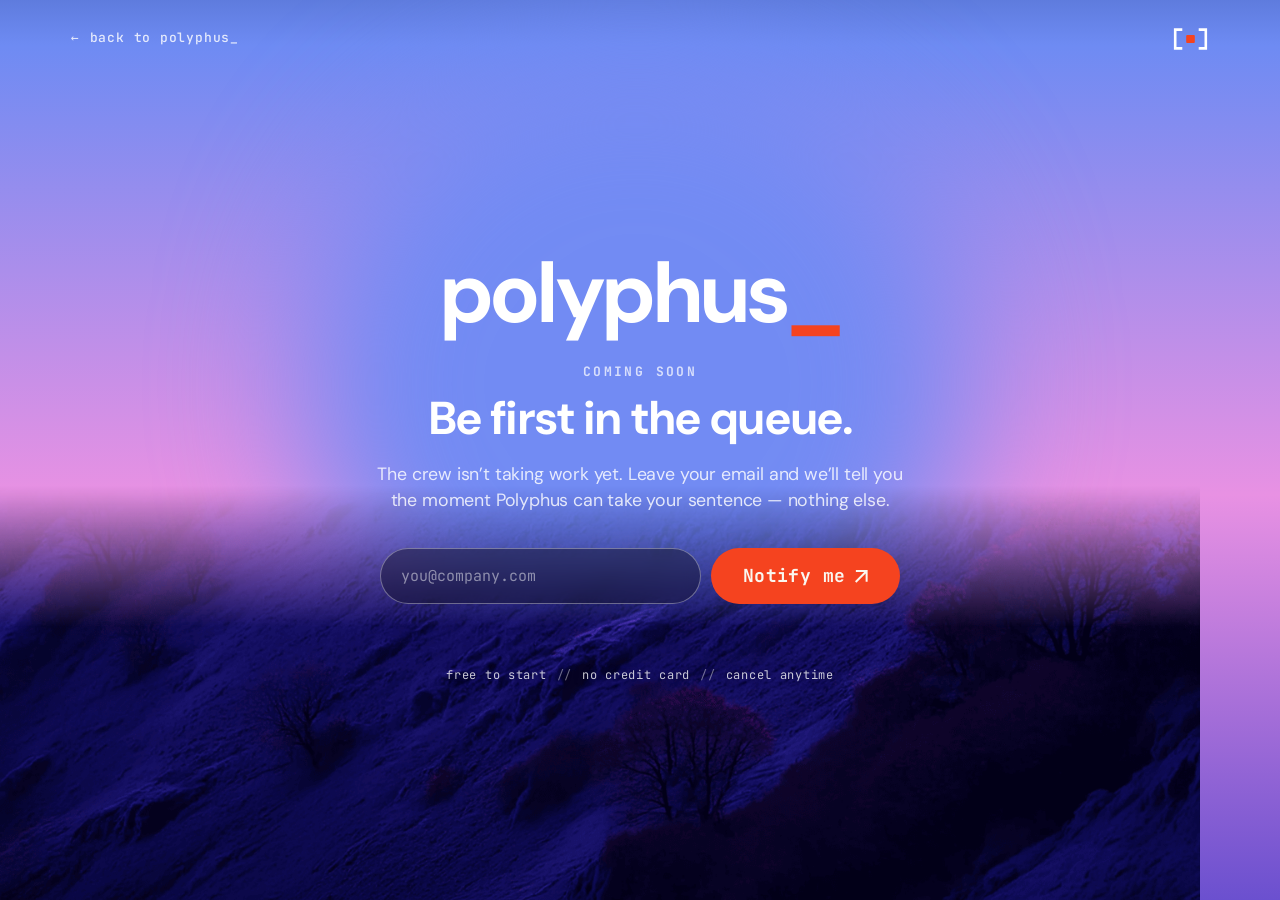
==== polyphus-ui/start.html @ c29fc990 "initial commit" ====
<!doctype html>
<html lang="en">
<head>
<meta charset="utf-8">
<meta name="viewport" content="width=device-width, initial-scale=1">
<title>Polyphus — coming soon</title>
<meta name="description" content="Polyphus isn't open yet. Leave your email and we'll tell you the moment the crew can take your sentence.">
<meta name="robots" content="noindex">

<link rel="icon" href="assets/icons/favicon.svg">
<meta property="og:type" content="website">
<meta property="og:title" content="Polyphus — coming soon">
<meta property="og:description" content="Be first in the queue.">

<link rel="stylesheet" href="css/fonts.css">
<link rel="stylesheet" href="css/mono.css">
<link rel="stylesheet" href="css/tokens.css">
<link rel="stylesheet" href="css/base.css">
<link rel="stylesheet" href="css/components.css">
<link rel="stylesheet" href="css/sections/signup.css">
</head>

<body>

<main class="signup">

  <div class="signup__glow" aria-hidden="true"></div>
  <img class="signup__ridge" src="assets/images/sky-layer-4-near.png" alt="" aria-hidden="true">

  <header class="signup__top">
    <a class="signup__home" href="index.html"><span>&larr;</span> back to polyphus_</a>
    <img class="hero__logo" src="assets/icons/logo-mark.svg" alt="Polyphus" width="37" height="24">
  </header>

  <div class="signup__main">

    <p class="signup__logotype">polyphus<span class="cursor">_</span></p>

    <h6 class="kicker signup__kicker">Coming soon</h6>

    <h1 class="signup__title">Be first in the queue.</h1>

    <p class="signup__lede">
      The crew isn&rsquo;t taking work yet. Leave your email and we&rsquo;ll tell
      you the moment Polyphus can take your sentence &mdash; nothing else.
    </p>

    <!-- Set data-endpoint before this page goes live. With it empty the
         address is stored in this browser only and is emailed to nobody.
         See js/modules/signup.js. -->
    <form class="signup__form" data-signup data-endpoint="" novalidate>
      <label class="visually-hidden" for="signup-email">Your email address</label>
      <input class="signup__field"
             id="signup-email"
             type="email"
             name="email"
             inputmode="email"
             autocomplete="email"
             placeholder="you@company.com"
             required>
      <button class="btn btn--run signup__submit" type="submit">
        Notify me <img class="btn__icon" src="assets/icons/arrow-cream.svg" alt="">
      </button>
    </form>

    <p class="signup__note" data-signup-note role="alert"></p>

    <div class="signup__done" role="status" aria-live="polite">
      <p class="signup__done-title" tabindex="-1">You&rsquo;re on the list.</p>
      <p class="signup__done-copy">
        We&rsquo;ll email you once &mdash; when Polyphus opens. No newsletter,
        no drip, nothing else.
      </p>
      <span class="signup__done-mail" data-signup-mail></span>
    </div>

    <p class="signup__fine">
      <span>free to start</span><i>//</i><span>no credit card</span><i>//</i><span>cancel anytime</span>
    </p>

  </div>
</main>

<script src="js/modules/signup.js"></script>
</body>
</html>
---- polyphus-ui/css/fonts.css ----
/* fonts.css — @font-face rules lifted verbatim from the source site,
   rewritten to the local files in assets/fonts/.
   Families: DM Sans (display + body), Satoshi (accents), Inter (UI), Lato (badges). */

@font-face {
  font-family: 'DM Sans';
  font-style: italic;
  font-weight: 600;
  font-display: swap;
  src: url("../assets/fonts/dm-sans/dm-sans-600-italic-01.woff2") format('woff2');
  unicode-range: U+0100-02BA, U+02BD-02C5, U+02C7-02CC, U+02CE-02D7, U+02DD-02FF, U+0304, U+0308, U+0329, U+1D00-1DBF, U+1E00-1E9F, U+1EF2-1EFF, U+2020, U+20A0-20AB, U+20AD-20C0, U+2113, U+2C60-2C7F, U+A720-A7FF;
 
}

@font-face {
  font-family: 'DM Sans';
  font-style: italic;
  font-weight: 600;
  font-display: swap;
  src: url("../assets/fonts/dm-sans/dm-sans-600-italic-02.woff2") format('woff2');
  unicode-range: U+0000-00FF, U+0131, U+0152-0153, U+02BB-02BC, U+02C6, U+02DA, U+02DC, U+0304, U+0308, U+0329, U+2000-206F, U+20AC, U+2122, U+2191, U+2193, U+2212, U+2215, U+FEFF, U+FFFD;
 
}

@font-face {
  font-family: 'DM Sans';
  font-style: normal;
  font-weight: 800;
  font-display: swap;
  src: url("../assets/fonts/dm-sans/dm-sans-800-01.woff2") format('woff2');
  unicode-range: U+0100-02BA, U+02BD-02C5, U+02C7-02CC, U+02CE-02D7, U+02DD-02FF, U+0304, U+0308, U+0329, U+1D00-1DBF, U+1E00-1E9F, U+1EF2-1EFF, U+2020, U+20A0-20AB, U+20AD-20C0, U+2113, U+2C60-2C7F, U+A720-A7FF;
 
}

@font-face {
  font-family: 'DM Sans';
  font-style: normal;
  font-weight: 800;
  font-display: swap;
  src: url("../assets/fonts/dm-sans/dm-sans-800-02.woff2") format('woff2');
  unicode-range: U+0000-00FF, U+0131, U+0152-0153, U+02BB-02BC, U+02C6, U+02DA, U+02DC, U+0304, U+0308, U+0329, U+2000-206F, U+20AC, U+2122, U+2191, U+2193, U+2212, U+2215, U+FEFF, U+FFFD;
 
}

@font-face {
  font-family: 'Lato';
  font-style: normal;
  font-weight: 400;
  font-display: swap;
  src: url("../assets/fonts/lato/lato-400-01.woff2") format('woff2');
  unicode-range: U+0100-02BA, U+02BD-02C5, U+02C7-02CC, U+02CE-02D7, U+02DD-02FF, U+0304, U+0308, U+0329, U+1D00-1DBF, U+1E00-1E9F, U+1EF2-1EFF, U+2020, U+20A0-20AB, U+20AD-20C0, U+2113, U+2C60-2C7F, U+A720-A7FF;
 
}

@font-face {
  font-family: 'Lato';
  font-style: normal;
  font-weight: 400;
  font-display: swap;
  src: url("../assets/fonts/lato/lato-400-02.woff2") format('woff2');
  unicode-range: U+0000-00FF, U+0131, U+0152-0153, U+02BB-02BC, U+02C6, U+02DA, U+02DC, U+0304, U+0308, U+0329, U+2000-206F, U+20AC, U+2122, U+2191, U+2193, U+2212, U+2215, U+FEFF, U+FFFD;
 
}

@font-face {
  font-family: 'Lato';
  font-style: normal;
  font-weight: 700;
  font-display: swap;
  src: url("../assets/fonts/lato/lato-700-01.woff2") format('woff2');
  unicode-range: U+0100-02BA, U+02BD-02C5, U+02C7-02CC, U+02CE-02D7, U+02DD-02FF, U+0304, U+0308, U+0329, U+1D00-1DBF, U+1E00-1E9F, U+1EF2-1EFF, U+2020, U+20A0-20AB, U+20AD-20C0, U+2113, U+2C60-2C7F, U+A720-A7FF;
 
}

@font-face {
  font-family: 'Lato';
  font-style: normal;
  font-weight: 700;
  font-display: swap;
  src: url("../assets/fonts/lato/lato-700-02.woff2") format('woff2');
  unicode-range: U+0000-00FF, U+0131, U+0152-0153, U+02BB-02BC, U+02C6, U+02DA, U+02DC, U+0304, U+0308, U+0329, U+2000-206F, U+20AC, U+2122, U+2191, U+2193, U+2212, U+2215, U+FEFF, U+FFFD;
 
}

@font-face {
  font-family: 'DM Sans';
  font-style: italic;
  font-weight: 900;
  src: url("../assets/fonts/dm-sans/dm-sans-900-italic-01.woff2") format('woff2');
  unicode-range: U+0100-02BA, U+02BD-02C5, U+02C7-02CC, U+02CE-02D7, U+02DD-02FF, U+0304, U+0308, U+0329, U+1D00-1DBF, U+1E00-1E9F, U+1EF2-1EFF, U+2020, U+20A0-20AB, U+20AD-20C0, U+2113, U+2C60-2C7F, U+A720-A7FF;
 
}

@font-face {
  font-family: 'DM Sans';
  font-style: italic;
  font-weight: 900;
  src: url("../assets/fonts/dm-sans/dm-sans-900-italic-02.woff2") format('woff2');
  unicode-range: U+0000-00FF, U+0131, U+0152-0153, U+02BB-02BC, U+02C6, U+02DA, U+02DC, U+0304, U+0308, U+0329, U+2000-206F, U+20AC, U+2122, U+2191, U+2193, U+2212, U+2215, U+FEFF, U+FFFD;
 
}

@font-face {
  font-family: 'DM Sans';
  font-style: normal;
  font-weight: 900;
  src: url("../assets/fonts/dm-sans/dm-sans-900-01.woff2") format('woff2');
  unicode-range: U+0100-02BA, U+02BD-02C5, U+02C7-02CC, U+02CE-02D7, U+02DD-02FF, U+0304, U+0308, U+0329, U+1D00-1DBF, U+1E00-1E9F, U+1EF2-1EFF, U+2020, U+20A0-20AB, U+20AD-20C0, U+2113, U+2C60-2C7F, U+A720-A7FF;
 
}

@font-face {
  font-family: 'DM Sans';
  font-style: normal;
  font-weight: 900;
  src: url("../assets/fonts/dm-sans/dm-sans-900-02.woff2") format('woff2');
  unicode-range: U+0000-00FF, U+0131, U+0152-0153, U+02BB-02BC, U+02C6, U+02DA, U+02DC, U+0304, U+0308, U+0329, U+2000-206F, U+20AC, U+2122, U+2191, U+2193, U+2212, U+2215, U+FEFF, U+FFFD;
 
}

@font-face {
  font-family: "DM Sans";
  src: url("../assets/fonts/dm-sans/dm-sans-700-01.woff2");
  font-display: swap;
  font-style: normal;
  font-weight: 700
}

@font-face {
  font-family: "DM Sans";
  src: url("../assets/fonts/dm-sans/dm-sans-500-01.woff2");
  font-display: swap;
  font-style: normal;
  font-weight: 500
}

@font-face {
  font-family: "DM Sans";
  src: url("../assets/fonts/dm-sans/dm-sans-600-01.woff2");
  font-display: swap;
  font-style: normal;
  font-weight: 600
}

@font-face {
  font-family: "DM Sans";
  src: url("../assets/fonts/dm-sans/dm-sans-400-01.woff2");
  font-display: swap;
  font-style: normal;
  font-weight: 400
}

@font-face {
  font-family: "DM Sans";
  src: url("../assets/fonts/dm-sans/dm-sans-700-italic-01.woff2");
  font-display: swap;
  font-style: italic;
  font-weight: 700
}

@font-face {
  font-family: "DM Sans";
  src: url("../assets/fonts/dm-sans/dm-sans-400-italic-01.woff2");
  font-display: swap;
  font-style: italic;
  font-weight: 400
}

@font-face {
  font-family: "DM Sans";
  src: url("../assets/fonts/dm-sans/dm-sans-300-01.woff2");
  font-display: swap;
  font-style: normal;
  font-weight: 300
}

@font-face {
  font-family: "DM Sans";
  src: url("../assets/fonts/dm-sans/dm-sans-500-italic-01.woff2");
  font-display: swap;
  font-style: italic;
  font-weight: 500
}

@font-face {
  font-family: "Inter";
  src: url("../assets/fonts/inter/inter-400-01.woff2");
  font-display: swap;
  font-style: normal;
  font-weight: 400;
  unicode-range: U+0460-052F, U+1C80-1C88, U+20B4, U+2DE0-2DFF, U+A640-A69F, U+FE2E-FE2F
}

@font-face {
  font-family: "Inter";
  src: url("../assets/fonts/inter/inter-400-02.woff2");
  font-display: swap;
  font-style: normal;
  font-weight: 400;
  unicode-range: U+0301, U+0400-045F, U+0490-0491, U+04B0-04B1, U+2116
}

@font-face {
  font-family: "Inter";
  src: url("../assets/fonts/inter/inter-400-03.woff2");
  font-display: swap;
  font-style: normal;
  font-weight: 400;
  unicode-range: U+1F00-1FFF
}

@font-face {
  font-family: "Inter";
  src: url("../assets/fonts/inter/inter-400-04.woff2");
  font-display: swap;
  font-style: normal;
  font-weight: 400;
  unicode-range: U+0370-03FF
}

@font-face {
  font-family: "Inter";
  src: url("../assets/fonts/inter/inter-400-05.woff2");
  font-display: swap;
  font-style: normal;
  font-weight: 400;
  unicode-range: U+0100-024F, U+0259, U+1E00-1EFF, U+2020, U+20A0-20AB, U+20AD-20CF, U+2113, U+2C60-2C7F, U+A720-A7FF
}

@font-face {
  font-family: "Inter";
  src: url("../assets/fonts/inter/inter-400-06.woff2");
  font-display: swap;
  font-style: normal;
  font-weight: 400;
  unicode-range: U+0000-00FF, U+0131, U+0152-0153, U+02BB-02BC, U+02C6, U+02DA, U+02DC, U+2000-206F, U+2070, U+2074-207E, U+2080-208E, U+20AC, U+2122, U+2191, U+2193, U+2212, U+2215, U+FEFF, U+FFFD
}

@font-face {
  font-family: "Inter";
  src: url("../assets/fonts/inter/inter-400-07.woff2");
  font-display: swap;
  font-style: normal;
  font-weight: 400;
  unicode-range: U+0102-0103, U+0110-0111, U+0128-0129, U+0168-0169, U+01A0-01A1, U+01AF-01B0, U+1EA0-1EF9, U+20AB
}

@font-face {
  font-family: "Inter";
  src: url("../assets/fonts/inter/inter-500-01.woff2");
  font-display: swap;
  font-style: normal;
  font-weight: 500;
  unicode-range: U+0460-052F, U+1C80-1C88, U+20B4, U+2DE0-2DFF, U+A640-A69F, U+FE2E-FE2F
}

@font-face {
  font-family: "Inter";
  src: url("../assets/fonts/inter/inter-500-02.woff2");
  font-display: swap;
  font-style: normal;
  font-weight: 500;
  unicode-range: U+0301, U+0400-045F, U+0490-0491, U+04B0-04B1, U+2116
}

@font-face {
  font-family: "Inter";
  src: url("../assets/fonts/inter/inter-500-03.woff2");
  font-display: swap;
  font-style: normal;
  font-weight: 500;
  unicode-range: U+1F00-1FFF
}

@font-face {
  font-family: "Inter";
  src: url("../assets/fonts/inter/inter-500-04.woff2");
  font-display: swap;
  font-style: normal;
  font-weight: 500;
  unicode-range: U+0370-03FF
}

@font-face {
  font-family: "Inter";
  src: url("../assets/fonts/inter/inter-500-05.woff2");
  font-display: swap;
  font-style: normal;
  font-weight: 500;
  unicode-range: U+0100-024F, U+0259, U+1E00-1EFF, U+2020, U+20A0-20AB, U+20AD-20CF, U+2113, U+2C60-2C7F, U+A720-A7FF
}

@font-face {
  font-family: "Inter";
  src: url("../assets/fonts/inter/inter-500-06.woff2");
  font-display: swap;
  font-style: normal;
  font-weight: 500;
  unicode-range: U+0000-00FF, U+0131, U+0152-0153, U+02BB-02BC, U+02C6, U+02DA, U+02DC, U+2000-206F, U+2070, U+2074-207E, U+2080-208E, U+20AC, U+2122, U+2191, U+2193, U+2212, U+2215, U+FEFF, U+FFFD
}

@font-face {
  font-family: "Inter";
  src: url("../assets/fonts/inter/inter-500-07.woff2");
  font-display: swap;
  font-style: normal;
  font-weight: 500;
  unicode-range: U+0102-0103, U+0110-0111, U+0128-0129, U+0168-0169, U+01A0-01A1, U+01AF-01B0, U+1EA0-1EF9, U+20AB
}

@font-face {
  font-family: "Inter";
  src: url("../assets/fonts/inter/inter-700-01.woff2");
  font-display: swap;
  font-style: normal;
  font-weight: 700;
  unicode-range: U+0460-052F, U+1C80-1C88, U+20B4, U+2DE0-2DFF, U+A640-A69F, U+FE2E-FE2F
}

@font-face {
  font-family: "Inter";
  src: url("../assets/fonts/inter/inter-700-02.woff2");
  font-display: swap;
  font-style: normal;
  font-weight: 700;
  unicode-range: U+0301, U+0400-045F, U+0490-0491, U+04B0-04B1, U+2116
}

@font-face {
  font-family: "Inter";
  src: url("../assets/fonts/inter/inter-700-03.woff2");
  font-display: swap;
  font-style: normal;
  font-weight: 700;
  unicode-range: U+1F00-1FFF
}

@font-face {
  font-family: "Inter";
  src: url("../assets/fonts/inter/inter-700-04.woff2");
  font-display: swap;
  font-style: normal;
  font-weight: 700;
  unicode-range: U+0370-03FF
}

@font-face {
  font-family: "Inter";
  src: url("../assets/fonts/inter/inter-700-05.woff2");
  font-display: swap;
  font-style: normal;
  font-weight: 700;
  unicode-range: U+0100-024F, U+0259, U+1E00-1EFF, U+2020, U+20A0-20AB, U+20AD-20CF, U+2113, U+2C60-2C7F, U+A720-A7FF
}

@font-face {
  font-family: "Inter";
  src: url("../assets/fonts/inter/inter-700-06.woff2");
  font-display: swap;
  font-style: normal;
  font-weight: 700;
  unicode-range: U+0000-00FF, U+0131, U+0152-0153, U+02BB-02BC, U+02C6, U+02DA, U+02DC, U+2000-206F, U+2070, U+2074-207E, U+2080-208E, U+20AC, U+2122, U+2191, U+2193, U+2212, U+2215, U+FEFF, U+FFFD
}

@font-face {
  font-family: "Inter";
  src: url("../assets/fonts/inter/inter-700-07.woff2");
  font-display: swap;
  font-style: normal;
  font-weight: 700;
  unicode-range: U+0102-0103, U+0110-0111, U+0128-0129, U+0168-0169, U+01A0-01A1, U+01AF-01B0, U+1EA0-1EF9, U+20AB
}

@font-face {
  font-family: "Inter";
  src: url("../assets/fonts/inter/inter-700-italic-01.woff2");
  font-display: swap;
  font-style: italic;
  font-weight: 700;
  unicode-range: U+0460-052F, U+1C80-1C88, U+20B4, U+2DE0-2DFF, U+A640-A69F, U+FE2E-FE2F
}

@font-face {
  font-family: "Inter";
  src: url("../assets/fonts/inter/inter-700-italic-02.woff2");
  font-display: swap;
  font-style: italic;
  font-weight: 700;
  unicode-range: U+0301, U+0400-045F, U+0490-0491, U+04B0-04B1, U+2116
}

@font-face {
  font-family: "Inter";
  src: url("../assets/fonts/inter/inter-700-italic-03.woff2");
  font-display: swap;
  font-style: italic;
  font-weight: 700;
  unicode-range: U+1F00-1FFF
}

@font-face {
  font-family: "Inter";
  src: url("../assets/fonts/inter/inter-700-italic-04.woff2");
  font-display: swap;
  font-style: italic;
  font-weight: 700;
  unicode-range: U+0370-03FF
}

@font-face {
  font-family: "Inter";
  src: url("../assets/fonts/inter/inter-700-italic-05.woff2");
  font-display: swap;
  font-style: italic;
  font-weight: 700;
  unicode-range: U+0100-024F, U+0259, U+1E00-1EFF, U+2020, U+20A0-20AB, U+20AD-20CF, U+2113, U+2C60-2C7F, U+A720-A7FF
}

@font-face {
  font-family: "Inter";
  src: url("../assets/fonts/inter/inter-700-italic-06.woff2");
  font-display: swap;
  font-style: italic;
  font-weight: 700;
  unicode-range: U+0000-00FF, U+0131, U+0152-0153, U+02BB-02BC, U+02C6, U+02DA, U+02DC, U+2000-206F, U+2070, U+2074-207E, U+2080-208E, U+20AC, U+2122, U+2191, U+2193, U+2212, U+2215, U+FEFF, U+FFFD
}

@font-face {
  font-family: "Inter";
  src: url("../assets/fonts/inter/inter-700-italic-07.woff2");
  font-display: swap;
  font-style: italic;
  font-weight: 700;
  unicode-range: U+0102-0103, U+0110-0111, U+0128-0129, U+0168-0169, U+01A0-01A1, U+01AF-01B0, U+1EA0-1EF9, U+20AB
}

@font-face {
  font-family: "Inter";
  src: url("../assets/fonts/inter/inter-400-italic-01.woff2");
  font-display: swap;
  font-style: italic;
  font-weight: 400;
  unicode-range: U+0460-052F, U+1C80-1C88, U+20B4, U+2DE0-2DFF, U+A640-A69F, U+FE2E-FE2F
}

@font-face {
  font-family: "Inter";
  src: url("../assets/fonts/inter/inter-400-italic-02.woff2");
  font-display: swap;
  font-style: italic;
  font-weight: 400;
  unicode-range: U+0301, U+0400-045F, U+0490-0491, U+04B0-04B1, U+2116
}

@font-face {
  font-family: "Inter";
  src: url("../assets/fonts/inter/inter-400-italic-03.woff2");
  font-display: swap;
  font-style: italic;
  font-weight: 400;
  unicode-range: U+1F00-1FFF
}

@font-face {
  font-family: "Inter";
  src: url("../assets/fonts/inter/inter-400-italic-04.woff2");
  font-display: swap;
  font-style: italic;
  font-weight: 400;
  unicode-range: U+0370-03FF
}

@font-face {
  font-family: "Inter";
  src: url("../assets/fonts/inter/inter-400-italic-05.woff2");
  font-display: swap;
  font-style: italic;
  font-weight: 400;
  unicode-range: U+0100-024F, U+0259, U+1E00-1EFF, U+2020, U+20A0-20AB, U+20AD-20CF, U+2113, U+2C60-2C7F, U+A720-A7FF
}

@font-face {
  font-family: "Inter";
  src: url("../assets/fonts/inter/inter-400-italic-06.woff2");
  font-display: swap;
  font-style: italic;
  font-weight: 400;
  unicode-range: U+0000-00FF, U+0131, U+0152-0153, U+02BB-02BC, U+02C6, U+02DA, U+02DC, U+2000-206F, U+2070, U+2074-207E, U+2080-208E, U+20AC, U+2122, U+2191, U+2193, U+2212, U+2215, U+FEFF, U+FFFD
}

@font-face {
  font-family: "Inter";
  src: url("../assets/fonts/inter/inter-400-italic-07.woff2");
  font-display: swap;
  font-style: italic;
  font-weight: 400;
  unicode-range: U+0102-0103, U+0110-0111, U+0128-0129, U+0168-0169, U+01A0-01A1, U+01AF-01B0, U+1EA0-1EF9, U+20AB
}

@font-face {
  font-family: "Inter";
  src: url("../assets/fonts/inter/inter-900-01.woff2");
  font-style: normal;
  font-weight: 900;
  unicode-range: U+0460-052F, U+1C80-1C88, U+20B4, U+2DE0-2DFF, U+A640-A69F, U+FE2E-FE2F
}

@font-face {
  font-family: "Inter";
  src: url("../assets/fonts/inter/inter-900-02.woff2");
  font-style: normal;
  font-weight: 900;
  unicode-range: U+0301, U+0400-045F, U+0490-0491, U+04B0-04B1, U+2116
}

@font-face {
  font-family: "Inter";
  src: url("../assets/fonts/inter/inter-900-03.woff2");
  font-style: normal;
  font-weight: 900;
  unicode-range: U+1F00-1FFF
}

@font-face {
  font-family: "Inter";
  src: url("../assets/fonts/inter/inter-900-04.woff2");
  font-style: normal;
  font-weight: 900;
  unicode-range: U+0370-03FF
}

@font-face {
  font-family: "Inter";
  src: url("../assets/fonts/inter/inter-900-05.woff2");
  font-style: normal;
  font-weight: 900;
  unicode-range: U+0100-024F, U+0259, U+1E00-1EFF, U+2020, U+20A0-20AB, U+20AD-20CF, U+2113, U+2C60-2C7F, U+A720-A7FF
}

@font-face {
  font-family: "Inter";
  src: url("../assets/fonts/inter/inter-900-06.woff2");
  font-style: normal;
  font-weight: 900;
  unicode-range: U+0000-00FF, U+0131, U+0152-0153, U+02BB-02BC, U+02C6, U+02DA, U+02DC, U+2000-206F, U+2070, U+2074-207E, U+2080-208E, U+20AC, U+2122, U+2191, U+2193, U+2212, U+2215, U+FEFF, U+FFFD
}

@font-face {
  font-family: "Inter";
  src: url("../assets/fonts/inter/inter-900-07.woff2");
  font-style: normal;
  font-weight: 900;
  unicode-range: U+0102-0103, U+0110-0111, U+0128-0129, U+0168-0169, U+01A0-01A1, U+01AF-01B0, U+1EA0-1EF9, U+20AB
}

@font-face {
  font-family: "Inter";
  src: url("../assets/fonts/inter/inter-900-italic-01.woff2");
  font-style: italic;
  font-weight: 900;
  unicode-range: U+0460-052F, U+1C80-1C88, U+20B4, U+2DE0-2DFF, U+A640-A69F, U+FE2E-FE2F
}

@font-face {
  font-family: "Inter";
  src: url("../assets/fonts/inter/inter-900-italic-02.woff2");
  font-style: italic;
  font-weight: 900;
  unicode-range: U+0301, U+0400-045F, U+0490-0491, U+04B0-04B1, U+2116
}

@font-face {
  font-family: "Inter";
  src: url("../assets/fonts/inter/inter-900-italic-03.woff2");
  font-style: italic;
  font-weight: 900;
  unicode-range: U+1F00-1FFF
}

@font-face {
  font-family: "Inter";
  src: url("../assets/fonts/inter/inter-900-italic-04.woff2");
  font-style: italic;
  font-weight: 900;
  unicode-range: U+0370-03FF
}

@font-face {
  font-family: "Inter";
  src: url("../assets/fonts/inter/inter-900-italic-05.woff2");
  font-style: italic;
  font-weight: 900;
  unicode-range: U+0100-024F, U+0259, U+1E00-1EFF, U+2020, U+20A0-20AB, U+20AD-20CF, U+2113, U+2C60-2C7F, U+A720-A7FF
}

@font-face {
  font-family: "Inter";
  src: url("../assets/fonts/inter/inter-900-italic-06.woff2");
  font-style: italic;
  font-weight: 900;
  unicode-range: U+0000-00FF, U+0131, U+0152-0153, U+02BB-02BC, U+02C6, U+02DA, U+02DC, U+2000-206F, U+2070, U+2074-207E, U+2080-208E, U+20AC, U+2122, U+2191, U+2193, U+2212, U+2215, U+FEFF, U+FFFD
}

@font-face {
  font-family: "Inter";
  src: url("../assets/fonts/inter/inter-900-italic-07.woff2");
  font-style: italic;
  font-weight: 900;
  unicode-range: U+0102-0103, U+0110-0111, U+0128-0129, U+0168-0169, U+01A0-01A1, U+01AF-01B0, U+1EA0-1EF9, U+20AB
}

@font-face {
  font-family: "Satoshi";
  src: url("../assets/fonts/satoshi/satoshi-500-01.woff2");
  font-display: swap;
  font-style: normal;
  font-weight: 500
}

@font-face {
  font-family: "Satoshi";
  src: url("../assets/fonts/satoshi/satoshi-900-01.woff2");
  font-style: normal;
  font-weight: 900
}
---- polyphus-ui/css/mono.css ----
/* mono.css — JetBrains Mono, the face Polyphus uses for every label,
   status line and log row. Self-hosted like the rest; no CDN at runtime. */

@font-face {
  font-family: 'JetBrains Mono';
  font-style: normal;
  font-weight: 400;
  font-display: swap;
  src: url(../assets/fonts/jetbrains-mono/jetbrains-mono-400-01.woff2) format('woff2');
  unicode-range: U+0460-052F, U+1C80-1C8A, U+20B4, U+2DE0-2DFF, U+A640-A69F, U+FE2E-FE2F;
 
}

@font-face {
  font-family: 'JetBrains Mono';
  font-style: normal;
  font-weight: 400;
  font-display: swap;
  src: url(../assets/fonts/jetbrains-mono/jetbrains-mono-400-02.woff2) format('woff2');
  unicode-range: U+0301, U+0400-045F, U+0490-0491, U+04B0-04B1, U+2116;
 
}

@font-face {
  font-family: 'JetBrains Mono';
  font-style: normal;
  font-weight: 400;
  font-display: swap;
  src: url(../assets/fonts/jetbrains-mono/jetbrains-mono-400-03.woff2) format('woff2');
  unicode-range: U+0370-0377, U+037A-037F, U+0384-038A, U+038C, U+038E-03A1, U+03A3-03FF;
 
}

@font-face {
  font-family: 'JetBrains Mono';
  font-style: normal;
  font-weight: 400;
  font-display: swap;
  src: url(../assets/fonts/jetbrains-mono/jetbrains-mono-400-04.woff2) format('woff2');
  unicode-range: U+0102-0103, U+0110-0111, U+0128-0129, U+0168-0169, U+01A0-01A1, U+01AF-01B0, U+0300-0301, U+0303-0304, U+0308-0309, U+0323, U+0329, U+1EA0-1EF9, U+20AB;
 
}

@font-face {
  font-family: 'JetBrains Mono';
  font-style: normal;
  font-weight: 400;
  font-display: swap;
  src: url(../assets/fonts/jetbrains-mono/jetbrains-mono-400-05.woff2) format('woff2');
  unicode-range: U+0100-02BA, U+02BD-02C5, U+02C7-02CC, U+02CE-02D7, U+02DD-02FF, U+0304, U+0308, U+0329, U+1D00-1DBF, U+1E00-1E9F, U+1EF2-1EFF, U+2020, U+20A0-20AB, U+20AD-20C0, U+2113, U+2C60-2C7F, U+A720-A7FF;
 
}

@font-face {
  font-family: 'JetBrains Mono';
  font-style: normal;
  font-weight: 400;
  font-display: swap;
  src: url(../assets/fonts/jetbrains-mono/jetbrains-mono-400-06.woff2) format('woff2');
  unicode-range: U+0000-00FF, U+0131, U+0152-0153, U+02BB-02BC, U+02C6, U+02DA, U+02DC, U+0304, U+0308, U+0329, U+2000-206F, U+20AC, U+2122, U+2191, U+2193, U+2212, U+2215, U+FEFF, U+FFFD;
 
}

@font-face {
  font-family: 'JetBrains Mono';
  font-style: normal;
  font-weight: 500;
  font-display: swap;
  src: url(../assets/fonts/jetbrains-mono/jetbrains-mono-500-01.woff2) format('woff2');
  unicode-range: U+0460-052F, U+1C80-1C8A, U+20B4, U+2DE0-2DFF, U+A640-A69F, U+FE2E-FE2F;
 
}

@font-face {
  font-family: 'JetBrains Mono';
  font-style: normal;
  font-weight: 500;
  font-display: swap;
  src: url(../assets/fonts/jetbrains-mono/jetbrains-mono-500-02.woff2) format('woff2');
  unicode-range: U+0301, U+0400-045F, U+0490-0491, U+04B0-04B1, U+2116;
 
}

@font-face {
  font-family: 'JetBrains Mono';
  font-style: normal;
  font-weight: 500;
  font-display: swap;
  src: url(../assets/fonts/jetbrains-mono/jetbrains-mono-500-03.woff2) format('woff2');
  unicode-range: U+0370-0377, U+037A-037F, U+0384-038A, U+038C, U+038E-03A1, U+03A3-03FF;
 
}

@font-face {
  font-family: 'JetBrains Mono';
  font-style: normal;
  font-weight: 500;
  font-display: swap;
  src: url(../assets/fonts/jetbrains-mono/jetbrains-mono-500-04.woff2) format('woff2');
  unicode-range: U+0102-0103, U+0110-0111, U+0128-0129, U+0168-0169, U+01A0-01A1, U+01AF-01B0, U+0300-0301, U+0303-0304, U+0308-0309, U+0323, U+0329, U+1EA0-1EF9, U+20AB;
 
}

@font-face {
  font-family: 'JetBrains Mono';
  font-style: normal;
  font-weight: 500;
  font-display: swap;
  src: url(../assets/fonts/jetbrains-mono/jetbrains-mono-500-05.woff2) format('woff2');
  unicode-range: U+0100-02BA, U+02BD-02C5, U+02C7-02CC, U+02CE-02D7, U+02DD-02FF, U+0304, U+0308, U+0329, U+1D00-1DBF, U+1E00-1E9F, U+1EF2-1EFF, U+2020, U+20A0-20AB, U+20AD-20C0, U+2113, U+2C60-2C7F, U+A720-A7FF;
 
}

@font-face {
  font-family: 'JetBrains Mono';
  font-style: normal;
  font-weight: 500;
  font-display: swap;
  src: url(../assets/fonts/jetbrains-mono/jetbrains-mono-500-06.woff2) format('woff2');
  unicode-range: U+0000-00FF, U+0131, U+0152-0153, U+02BB-02BC, U+02C6, U+02DA, U+02DC, U+0304, U+0308, U+0329, U+2000-206F, U+20AC, U+2122, U+2191, U+2193, U+2212, U+2215, U+FEFF, U+FFFD;
 
}

@font-face {
  font-family: 'JetBrains Mono';
  font-style: normal;
  font-weight: 700;
  font-display: swap;
  src: url(../assets/fonts/jetbrains-mono/jetbrains-mono-700-01.woff2) format('woff2');
  unicode-range: U+0460-052F, U+1C80-1C8A, U+20B4, U+2DE0-2DFF, U+A640-A69F, U+FE2E-FE2F;
 
}

@font-face {
  font-family: 'JetBrains Mono';
  font-style: normal;
  font-weight: 700;
  font-display: swap;
  src: url(../assets/fonts/jetbrains-mono/jetbrains-mono-700-02.woff2) format('woff2');
  unicode-range: U+0301, U+0400-045F, U+0490-0491, U+04B0-04B1, U+2116;
 
}

@font-face {
  font-family: 'JetBrains Mono';
  font-style: normal;
  font-weight: 700;
  font-display: swap;
  src: url(../assets/fonts/jetbrains-mono/jetbrains-mono-700-03.woff2) format('woff2');
  unicode-range: U+0370-0377, U+037A-037F, U+0384-038A, U+038C, U+038E-03A1, U+03A3-03FF;
 
}

@font-face {
  font-family: 'JetBrains Mono';
  font-style: normal;
  font-weight: 700;
  font-display: swap;
  src: url(../assets/fonts/jetbrains-mono/jetbrains-mono-700-04.woff2) format('woff2');
  unicode-range: U+0102-0103, U+0110-0111, U+0128-0129, U+0168-0169, U+01A0-01A1, U+01AF-01B0, U+0300-0301, U+0303-0304, U+0308-0309, U+0323, U+0329, U+1EA0-1EF9, U+20AB;
 
}

@font-face {
  font-family: 'JetBrains Mono';
  font-style: normal;
  font-weight: 700;
  font-display: swap;
  src: url(../assets/fonts/jetbrains-mono/jetbrains-mono-700-05.woff2) format('woff2');
  unicode-range: U+0100-02BA, U+02BD-02C5, U+02C7-02CC, U+02CE-02D7, U+02DD-02FF, U+0304, U+0308, U+0329, U+1D00-1DBF, U+1E00-1E9F, U+1EF2-1EFF, U+2020, U+20A0-20AB, U+20AD-20C0, U+2113, U+2C60-2C7F, U+A720-A7FF;
 
}

@font-face {
  font-family: 'JetBrains Mono';
  font-style: normal;
  font-weight: 700;
  font-display: swap;
  src: url(../assets/fonts/jetbrains-mono/jetbrains-mono-700-06.woff2) format('woff2');
  unicode-range: U+0000-00FF, U+0131, U+0152-0153, U+02BB-02BC, U+02C6, U+02DA, U+02DC, U+0304, U+0308, U+0329, U+2000-206F, U+20AC, U+2122, U+2191, U+2193, U+2212, U+2215, U+FEFF, U+FFFD;
 
}
---- polyphus-ui/css/tokens.css ----
/* ==========================================================================
   tokens.css — Polyphus design system.

   Surfaces, sky and the pastel accents come from the reference UI in
   ../wishlabs-clone (measured, not guessed). Two things are Polyphus's own
   and override it wherever they meet:

     1  --orange means alive, running or actionable. Never emphasis, never
        decoration. If everything is orange, nothing is running.
     2  --mono carries every label, kicker, status and log line. Body and
        headlines stay in DM Sans; chrome is monospace. Those two registers
        are how the eye separates chrome from content.

   Use the variables, never the literals.
   ========================================================================== */

:root {
  /* ---- Surfaces -------------------------------------------------------- */
  --cream:        #faf7f0;   /* page background                             */
  --cream-2:      #f8f6f2;   /* the CTA panel, one step warmer              */
  --white:        #ffffff;
  --off-white:    #f3f2f1;   /* text on dark cards                          */
  --card:         #271c40;   /* deep purple card                            */
  --card-2:       #1d1533;   /* console wells inside a card                 */
  --black:        #121212;

  /* ---- Ink ------------------------------------------------------------- */
  --ink:          #271c40;
  --ink-soft:     #675151;
  --ink-muted:    #666666;
  --ink-plain:    #000000;

  /* ---- Accents --------------------------------------------------------- */
  --orange:       #f5431f;   /* alive / running / actionable — Polyphus     */
  --orange-soft:  rgba(245, 67, 31, 0.16);
  --lavender:     #d3c2ff;   /* kickers, footer type, dividers              */
  --lilac:        #f1d3fd;   /* button label on dark                        */
  --pink:         #ff81b2;
  --pink-soft:    #fec2df;
  --blue:         #708ff5;
  --blue-2:       #94c4ff;
  --purple:       #4a3a82;
  --sand:         #dbd1cd;
  --grey:         #999999;

  /* ---- Sky ------------------------------------------------------------- */
  --sky-back:  linear-gradient(#112f72 -25%, #6e8bf3 5%, #e891e3 55%, #6b50cf 100%);
  --sky-front: linear-gradient(#497def -5%, #778bf2 5%, #6e8bf3 10%, #e891e3 15%, #6b50cf 35%);
  --glow:      #728bf3;

  /* ---- Type ------------------------------------------------------------ */
  --font-display: 'DM Sans', 'Helvetica Neue', Helvetica, Arial, sans-serif;
  --font-body:    'DM Sans', 'Helvetica Neue', Helvetica, Arial, sans-serif;
  --font-accent:  'Satoshi', 'DM Sans', Helvetica, Arial, sans-serif;
  --font-ui:      'Inter', system-ui, -apple-system, 'Segoe UI', Roboto, sans-serif;
  --mono:         'JetBrains Mono', ui-monospace, SFMono-Regular, Menlo, Consolas, monospace;

  --fs-display:  clamp(38px, 4.45vw, 64px);
  --fs-h2:       clamp(34px, 3.47vw, 50px);
  --fs-hero-lede:clamp(24px, 2.43vw, 35px);
  --fs-h5:       clamp(26px, 2.22vw, 32px);
  --fs-tagline:  clamp(22px, 2.22vw, 32px);
  --fs-card:     clamp(22px, 1.95vw, 28px);
  --fs-lead:     clamp(18px, 1.67vw, 24px);
  --fs-body:     clamp(17px, 1.53vw, 22px);
  --fs-quote:    clamp(17px, 1.39vw, 20px);
  --fs-nav:      clamp(15px, 1.18vw, 17px);
  --fs-btn:      17px;
  --fs-kicker:   13px;   /* mono runs optically larger than DM Sans         */
  --fs-ui:       16px;
  --fs-log:      13px;

  --lh-tight:  1.2;
  --lh-body:   1.3;
  --lh-ui:     1.6;

  --ls-display: -0.05em;
  --ls-h2:      -0.03em;
  --ls-h5:      -0.06em;
  --ls-tight:   -0.02em;
  --ls-kicker:   0.18em;   /* wide tracking on every uppercase label        */

  /* ---- Geometry -------------------------------------------------------- */
  --page:        1440px;
  --gutter:      clamp(20px, 5.55vw, 80px);
  --w-wide:      1360px;
  --w-main:      1200px;
  --w-inner:     1120px;
  --w-text:      1040px;
  --w-heading:   1032px;
  --w-stats:     1008px;
  --w-bento:     1000px;
  --w-cards:      700px;

  --hero-h:      1800px;

  --r-card:      25px;
  --r-tile:      24px;
  --r-well:      14px;
  --r-panel:     41px;
  --r-icon:      12px;
  --r-pill:      100px;

  /* ---- Motion ---------------------------------------------------------- */
  --ease-out:  cubic-bezier(0.22, 1, 0.36, 1);
  --ease-soft: cubic-bezier(0.4, 0, 0.2, 1);
  --dur:       0.8s;
  --dur-fast:  0.35s;

  /* Parallax rates — translateY = scrollY × rate. Measured off the
     reference scene: far drifts down, near climbs, middle is locked. */
  --rate-far:   0.40;
  --rate-peak:  0.20;
  --rate-mid:   0.00;
  --rate-near: -0.10;
}
---- polyphus-ui/css/base.css ----
/* ==========================================================================
   base.css — reset, document defaults, shared type primitives.
   ========================================================================== */

*,
*::before,
*::after { box-sizing: border-box; }

html {
  -webkit-text-size-adjust: 100%;
  scroll-behavior: auto;          /* Lenis owns scrolling; see js/modules/smooth-scroll.js */
}

body {
  margin: 0;
  background: var(--cream);
  color: var(--ink);
  font-family: var(--font-body);
  font-size: var(--fs-body);
  line-height: var(--lh-body);
  -webkit-font-smoothing: antialiased;
  -moz-osx-font-smoothing: grayscale;
  overflow-x: hidden;
}

h1, h2, h3, h4, h5, h6, p, figure, blockquote { margin: 0; }
ul, ol { margin: 0; padding: 0; list-style: none; }

img, svg, video { display: block; max-width: 100%; }
img { border: 0; }

a {
  color: inherit;
  text-decoration: none;
}

button {
  font: inherit;
  color: inherit;
  background: none;
  border: 0;
  padding: 0;
  cursor: pointer;
}

:focus-visible {
  outline: 2px solid var(--pink);
  outline-offset: 3px;
  border-radius: 4px;
}

.visually-hidden {
  position: absolute;
  width: 1px; height: 1px;
  margin: -1px; padding: 0;
  overflow: hidden;
  clip-path: inset(50%);
  white-space: nowrap;
}


/* --------------------------------------------------------------------------
   Type primitives — the five registers the page actually uses.
   -------------------------------------------------------------------------- */

.display {
  font-family: var(--font-display);
  font-size: var(--fs-display);
  font-weight: 700;
  line-height: var(--lh-tight);
  letter-spacing: var(--ls-display);
  color: var(--ink);
}

.h2 {
  font-family: var(--font-display);
  font-size: var(--fs-h2);
  font-weight: 600;
  line-height: var(--lh-tight);
  letter-spacing: var(--ls-h2);
  color: var(--ink);
}

.h5 {
  font-family: var(--font-display);
  font-size: var(--fs-h5);
  font-weight: 600;
  line-height: var(--lh-tight);
  letter-spacing: var(--ls-h5);
  color: var(--ink);
}

/* Every label, kicker and status: monospace, uppercase, widely tracked.
   Headlines and body stay in DM Sans — that split is how the eye separates
   chrome from content. Keep them apart. */
.kicker {
  font-family: var(--mono);
  font-size: var(--fs-kicker);
  font-weight: 700;
  line-height: var(--lh-tight);
  letter-spacing: var(--ls-kicker);
  text-transform: uppercase;
  color: var(--ink-soft);
}

/* Lavender only where the ground is dark — on cream it is unreadable. */
.card .kicker,
.role .kicker { color: var(--lavender); }

.lead {
  font-size: var(--fs-lead);
  font-weight: 400;
  line-height: var(--lh-body);
  letter-spacing: var(--ls-tight);
  color: var(--ink-soft);
}

/* Bold run inside an otherwise regular sentence — "The traction follows." */
.em { font-weight: 700; }
---- polyphus-ui/css/components.css ----
/* ==========================================================================
   components.css — the reusable Polyphus pieces: buttons, cards, consoles,
   log lines, status dots, feature rows, reveal primitives.
   ========================================================================== */

/* --------------------------------------------------------------------------
   Buttons
   -------------------------------------------------------------------------- */

.btn {
  display: inline-flex;
  align-items: center;
  gap: 10px;
  height: 44px;
  padding-inline: 24px;
  border-radius: var(--r-pill);
  font-family: var(--mono);
  font-size: var(--fs-btn);
  font-weight: 500;
  letter-spacing: 0.02em;
  white-space: nowrap;
  transition: transform var(--dur-fast) var(--ease-out),
              background-color var(--dur-fast) var(--ease-out);
  will-change: transform;
}

.btn:hover  { transform: translateY(-2px); }
.btn:active { transform: translateY(0); }

.btn__icon {
  width: 13px;
  height: 13px;
  flex: none;
  transition: transform var(--dur-fast) var(--ease-out);
}

.btn:hover .btn__icon { transform: translate(2px, -2px); }

.btn--dark  { background: var(--card);  color: var(--lilac); }
.btn--dark:hover  { background: #32234f; }

.btn--light { background: var(--cream); color: #050505; }
.btn--light:hover { background: #fff; }

/* The one button that starts something running, so the one that is orange. */
.btn--run {
  height: 56px;
  padding-inline: 32px;
  background: var(--orange);
  color: var(--cream);
  font-size: 18px;
  font-weight: 700;
}
.btn--run:hover { background: #ff5630; }


/* --------------------------------------------------------------------------
   Deep purple card — bento tiles and role cards share it.
   -------------------------------------------------------------------------- */

.card {
  position: relative;
  background: var(--card);
  border-radius: var(--r-card);
  overflow: hidden;
}

.card__body {
  position: relative;
  z-index: 2;
  padding: 32px;
}

.card__title {
  margin-top: 16px;
  font-family: var(--font-display);
  font-size: var(--fs-card);
  font-weight: 500;
  line-height: var(--lh-tight);
  color: var(--off-white);
}

.card__title strong { font-weight: 700; }


/* --------------------------------------------------------------------------
   Console — a monospace well inside a dark card.
   Every glyph is one cell wide, which is what lets the pipeline diagram,
   the file tree and the budget split line up. Do not set a proportional
   face on these; it breaks the layout, not just the mood.
   -------------------------------------------------------------------------- */

.console {
  border-radius: var(--r-well);
  background: var(--card-2);
  border: 1px solid rgba(233, 229, 216, 0.08);
  font-family: var(--mono);
  font-size: var(--fs-log);
  line-height: 1.85;
  color: #8b8578;
  overflow: hidden;
}

.console__bar {
  display: flex;
  align-items: center;
  gap: 8px;
  padding: 10px 14px;
  border-bottom: 1px solid rgba(233, 229, 216, 0.08);
  font-size: 11px;
  letter-spacing: 0.1em;
  text-transform: uppercase;
  color: #6f6a5e;
}

.console__body { padding: 12px 14px; }

/* Log rows: lowercase, `>` prefix, no full stop. */
.log { list-style: none; margin: 0; padding: 0; }

.log li {
  display: flex;
  gap: 8px;
  white-space: nowrap;
  overflow: hidden;
  text-overflow: ellipsis;
}

.log li::before {
  content: ">";
  color: #6f6a5e;   /* the prefix is chrome, but it still has to be seen */
  flex: none;
}

.log li[data-state="run"]  { color: var(--orange); }
.log li[data-state="done"] { color: #8b8578; }
.log li[data-state="wait"] { color: #6f6a5e; }


/* --------------------------------------------------------------------------
   Status dot — orange only while something is actually running.
   -------------------------------------------------------------------------- */

.status {
  display: inline-flex;
  align-items: center;
  gap: 8px;
  font-family: var(--mono);
  font-size: 11px;
  letter-spacing: var(--ls-kicker);
  text-transform: uppercase;
}

.status::before {
  content: "";
  width: 7px;
  height: 7px;
  border-radius: 50%;
  background: var(--orange);
  box-shadow: 0 0 0 4px var(--orange-soft);
}

.status--idle::before { background: #6f6a5e; box-shadow: none; }


/* --------------------------------------------------------------------------
   Tag — a small mono pill. Used for role names and "coming" markers.
   -------------------------------------------------------------------------- */

.tag {
  display: inline-block;
  padding: 6px 12px;
  border-radius: var(--r-pill);
  font-family: var(--mono);
  font-size: 11px;
  font-weight: 500;
  letter-spacing: var(--ls-kicker);
  text-transform: uppercase;
}

/* "Built" is a fact, not a running process — it does not get the accent. */
.tag--live   { background: rgba(250, 247, 240, 0.18); color: #fff; }
.tag--soon   { background: transparent; color: #b8b2a5;
               box-shadow: inset 0 0 0 1px rgba(233, 229, 216, 0.28); }
.tag--ground { background: #f1eeea; color: var(--ink-soft); }


/* --------------------------------------------------------------------------
   Feature rows — circular icon chip + one line of copy.
   -------------------------------------------------------------------------- */

.features { display: flex; flex-direction: column; gap: 12px; }

.feature { display: flex; align-items: center; gap: 16px; }

.feature__chip {
  display: grid;
  place-items: center;
  width: 48px;
  height: 48px;
  flex: none;
  border-radius: 50%;
  background: #efeae4;
}

.feature__chip img { width: 24px; height: 24px; }

.feature__label {
  font-family: var(--font-ui);
  font-size: var(--fs-ui);
  font-weight: 400;
  line-height: var(--lh-ui);
  letter-spacing: -0.02em;
  color: var(--ink-muted);
}


/* --------------------------------------------------------------------------
   Scroll reveal primitives.
   `.reveal`  — the block fades and lifts once.
   `.words`   — each word is its own span and they cascade in.
   Driven by js/modules/reveal.js adding `.is-in`.
   -------------------------------------------------------------------------- */

.reveal {
  opacity: 0;
  transform: translateY(28px);
  transition: opacity var(--dur) var(--ease-out),
              transform var(--dur) var(--ease-out);
  transition-delay: var(--reveal-delay, 0s);
}

.reveal.is-in { opacity: 1; transform: none; }

.words > .word {
  display: inline-block;
  opacity: 0;
  transform: translateY(0.5em);
  transition: opacity 0.6s var(--ease-out), transform 0.6s var(--ease-out);
  transition-delay: calc(var(--i, 0) * 45ms);
  will-change: transform, opacity;
}

.words.is-in > .word { opacity: 1; transform: none; }

@media (prefers-reduced-motion: reduce) {
  .reveal,
  .words > .word {
    opacity: 1 !important;
    transform: none !important;
    transition: none !important;
  }
}
---- polyphus-ui/css/sections/signup.css ----
/* ==========================================================================
   signup.css — the waitlist page.

   One screen, no scrolling: the same sky the home page opens on, the near
   mountain plate anchored to the bottom for depth, and a single column of
   content over it. No parallax and no Lenis here — this page is a form, and
   a form should not move under the person filling it in.
   ========================================================================== */

.signup {
  position: relative;
  min-height: 100svh;
  display: flex;
  flex-direction: column;
  background: var(--sky-back);
  overflow: hidden;
  isolation: isolate;
}

/* The bloom, same disc as the home hero. */
.signup__glow {
  position: absolute;
  top: 6%;
  left: 50%;
  width: min(52vw, 660px);
  height: min(52vw, 660px);
  margin-left: min(-26vw, -330px);
  border-radius: 999px;
  background: var(--glow);
  filter: blur(70px);
  z-index: -2;
  pointer-events: none;
}

/* Foreground ridge, bled off the bottom edge. */
.signup__ridge {
  position: absolute;
  left: 50%;
  bottom: 0;
  width: max(1440px, 100vw);
  margin-left: calc(max(1440px, 100vw) * -0.5);
  height: 46vh;
  object-fit: cover;
  /* The plate is a tall PNG with the ridge at its base and transparency
     above it — sample the bottom, or you get an empty crop. */
  object-position: 50% 100%;
  /* cover crops the plate mid-slope, so fade the cut into the sky rather
     than leaving a hard horizontal seam across the page. */
  -webkit-mask-image: linear-gradient(to bottom, transparent 0%, #000 34%);
  mask-image: linear-gradient(to bottom, transparent 0%, #000 34%);
  z-index: -1;
  pointer-events: none;
}


/* -- top bar --------------------------------------------------------------- */

.signup__top {
  position: relative;
  display: flex;
  align-items: center;
  justify-content: space-between;
  gap: 24px;
  padding: min(2.083vw, 30px) var(--gutter) 0;
}

.signup__home {
  display: inline-flex;
  align-items: center;
  gap: 10px;
  font-family: var(--mono);
  font-size: 13px;
  font-weight: 500;
  letter-spacing: 0.06em;
  color: rgba(255, 255, 255, 0.82);
  transition: color var(--dur-fast) var(--ease-out);
}

.signup__home:hover { color: #fff; }
.signup__home span { transition: transform var(--dur-fast) var(--ease-out); }
.signup__home:hover span { transform: translateX(-3px); }


/* -- the column ------------------------------------------------------------ */

.signup__main {
  position: relative;
  flex: 1;
  display: flex;
  flex-direction: column;
  align-items: center;
  justify-content: center;
  gap: 0;
  padding: 48px var(--gutter) 64px;
  text-align: center;
}

.signup__logotype {
  font-family: var(--font-display);
  font-size: clamp(46px, 6.6vw, 96px);
  font-weight: 700;
  line-height: 1;
  letter-spacing: -0.055em;
  text-transform: lowercase;
  color: #fff;
}

.signup__logotype .cursor { margin-left: -0.02em; color: var(--orange); }

.signup__kicker {
  margin-top: 28px;
  color: rgba(255, 255, 255, 0.72);
}

.signup__title {
  margin-top: 14px;
  max-width: 15ch;
  font-family: var(--font-display);
  font-size: clamp(30px, 3.6vw, 52px);
  font-weight: 700;
  line-height: 1.1;
  letter-spacing: -0.04em;
  color: #fff;
  text-wrap: balance;
}

.signup__lede {
  margin-top: 18px;
  max-width: 46ch;
  font-size: clamp(16px, 1.39vw, 20px);
  font-weight: 400;
  line-height: 1.45;
  letter-spacing: -0.01em;
  color: rgba(255, 255, 255, 0.82);
  text-wrap: balance;
}


/* -- the form -------------------------------------------------------------- */

.signup__form {
  display: flex;
  gap: 10px;
  width: min(100%, 520px);
  margin-top: 34px;
}

.signup__field {
  flex: 1;
  min-width: 0;
  height: 56px;
  padding: 0 20px;
  border: 1px solid rgba(255, 255, 255, 0.35);
  border-radius: var(--r-pill);
  background: rgba(18, 16, 34, 0.42);
  backdrop-filter: blur(8px);
  font-family: var(--mono);
  font-size: 15px;
  color: #fff;
  transition: border-color var(--dur-fast) var(--ease-out),
              background-color var(--dur-fast) var(--ease-out);
}

.signup__field::placeholder { color: rgba(255, 255, 255, 0.48); }

.signup__field:focus {
  outline: none;
  border-color: #fff;
  background: rgba(18, 16, 34, 0.58);
}

.signup__form.is-invalid .signup__field { border-color: #ffb4a0; }

.signup__submit { flex: none; }

/* Below the form: the error, or the confirmation that replaces it. */
.signup__note {
  margin-top: 16px;
  min-height: 22px;
  font-family: var(--mono);
  font-size: 13px;
  letter-spacing: 0.04em;
  color: #ffb4a0;
}

.signup__done {
  display: none;
  width: min(100%, 520px);
  margin-top: 34px;
  padding: 26px 28px;
  border-radius: var(--r-tile);
  border: 1px solid rgba(255, 255, 255, 0.28);
  background: rgba(18, 16, 34, 0.42);
  backdrop-filter: blur(8px);
}

.signup.is-done .signup__form,
.signup.is-done .signup__note { display: none; }
.signup.is-done .signup__done { display: block; }

.signup__done-title {
  font-family: var(--font-display);
  font-size: 22px;
  font-weight: 700;
  letter-spacing: -0.02em;
  color: #fff;
}

.signup__done-copy {
  margin-top: 8px;
  font-size: 15px;
  line-height: 1.5;
  color: rgba(255, 255, 255, 0.8);
}

.signup__done-mail {
  display: inline-block;
  margin-top: 14px;
  padding: 6px 12px;
  border-radius: var(--r-pill);
  background: rgba(255, 255, 255, 0.14);
  font-family: var(--mono);
  font-size: 13px;
  color: #fff;
  word-break: break-all;
}

/* This line lands on the sky at some sizes and on the dark ridge at others,
   so it carries its own shadow rather than relying on either ground. */
.signup__fine {
  margin-top: 26px;
  font-family: var(--mono);
  font-size: 12px;
  letter-spacing: 0.06em;
  color: rgba(255, 255, 255, 0.78);
  text-shadow: 0 1px 8px rgba(18, 16, 34, 0.55);
}

.signup__fine i { font-style: normal; padding-inline: 10px; color: rgba(255, 255, 255, 0.42); }

@media (max-width: 640px) {
  .signup__form { flex-direction: column; }

  /* Stacked, the field must keep its own height — `flex: 1` in a column
     gives it a 0 basis and it collapses to a sliver. */
  .signup__field { flex: none; width: 100%; }

  .signup__submit { width: 100%; justify-content: center; }
  .signup__fine i { padding-inline: 6px; }

  /* Narrower box, so let cover zoom into the ridge instead of stretching
     the full 1440px plate into a thin strip that reads as empty sky. */
  .signup__ridge {
    width: 100vw;
    margin-left: -50vw;
    height: 36vh;
  }
}

@media (prefers-reduced-motion: reduce) {
  .signup__home span { transition: none; }
}
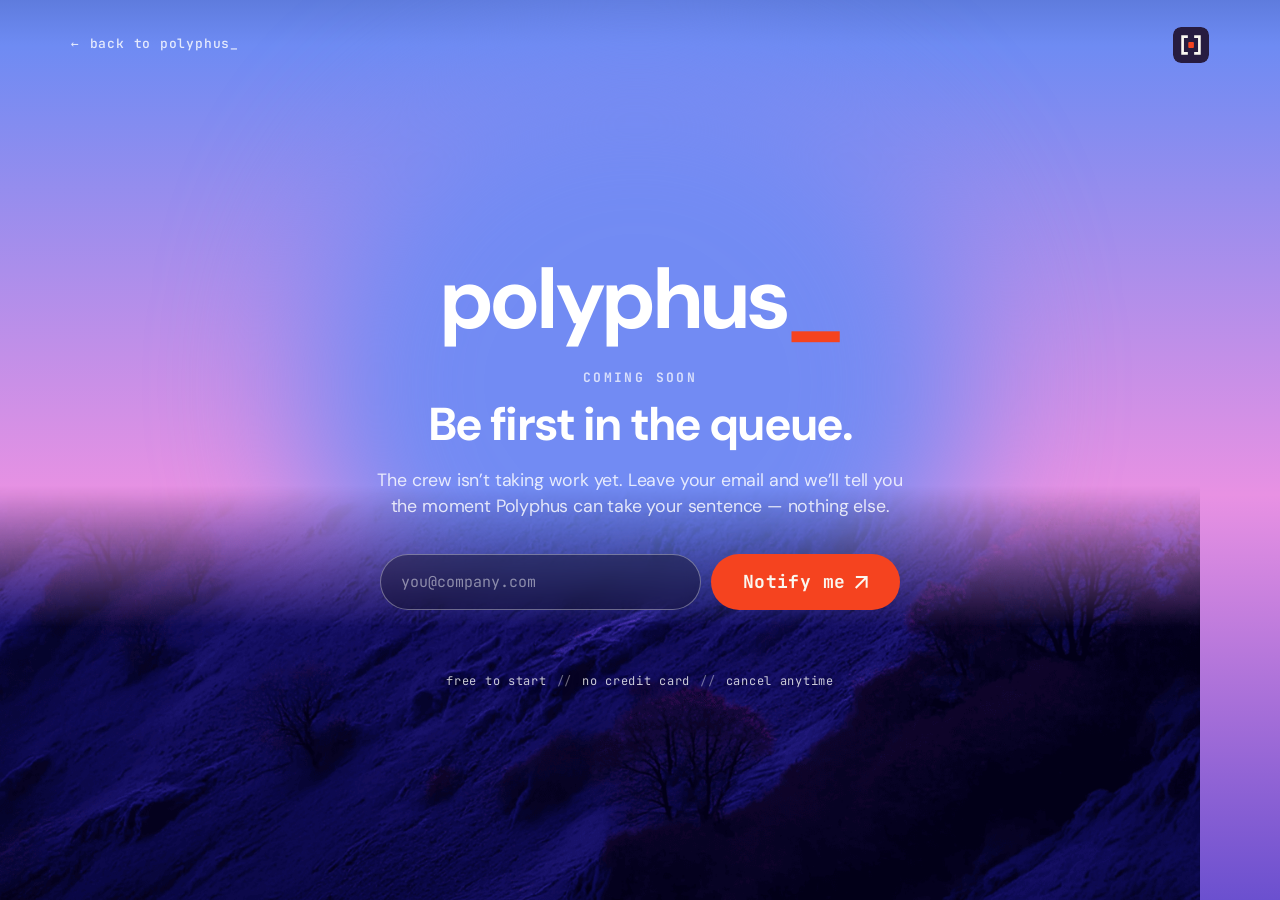
==== commit 8e34154f: "ui fix done" ====
--- a/polyphus-ui/start.html
+++ b/polyphus-ui/start.html
@@ -29,7 +29,7 @@
 
   <header class="signup__top">
     <a class="signup__home" href="index.html"><span>&larr;</span> back to polyphus_</a>
-    <img class="hero__logo" src="assets/icons/logo-mark.svg" alt="Polyphus" width="37" height="24">
+    <img class="logo-mark" src="assets/icons/logo-badge.svg" alt="Polyphus" width="36" height="36">
   </header>
 
   <div class="signup__main">
--- a/polyphus-ui/css/components.css
+++ b/polyphus-ui/css/components.css
@@ -81,6 +81,48 @@
 }
 
 .card__title strong { font-weight: 700; }
+
+
+/* --------------------------------------------------------------------------
+   The mark. Same construction as the favicon — dark rounded square, cream
+   brackets, orange block — so the tab icon and the nav read as one logo
+   rather than two unrelated drawings.
+   -------------------------------------------------------------------------- */
+
+.logo-mark {
+  width: 36px;
+  height: 36px;
+  border-radius: 8px;
+  transition: transform var(--dur-fast) var(--ease-out);
+}
+
+a:hover > .logo-mark { transform: scale(1.06); }
+
+
+/* --------------------------------------------------------------------------
+   The cursor in `polyphus_`.
+
+   A hard on/off, not a fade — a fade reads as a pulse, a step reads as a
+   caret waiting for input. 1.06s is roughly the rate a real terminal uses;
+   the keyframes jump at 49.9%/50% so the switch is instant at any duration.
+
+   It is the one thing on the page that blinks, and it is the brand mark, so
+   it earns the orange. Anyone who has asked for calmer motion gets it solid.
+   -------------------------------------------------------------------------- */
+
+.cursor {
+  color: var(--orange);
+  animation: cursor-blink 1.06s linear infinite;
+}
+
+@keyframes cursor-blink {
+  0%, 49.9%  { opacity: 1; }
+  50%, 100%  { opacity: 0; }
+}
+
+@media (prefers-reduced-motion: reduce) {
+  .cursor { animation: none; opacity: 1; }
+}
 
 
 /* --------------------------------------------------------------------------
--- a/polyphus-ui/css/sections/signup.css
+++ b/polyphus-ui/css/sections/signup.css
@@ -105,7 +105,7 @@
   color: #fff;
 }
 
-.signup__logotype .cursor { margin-left: -0.02em; color: var(--orange); }
+.signup__logotype .cursor { margin-left: -0.02em; }
 
 .signup__kicker {
   margin-top: 28px;
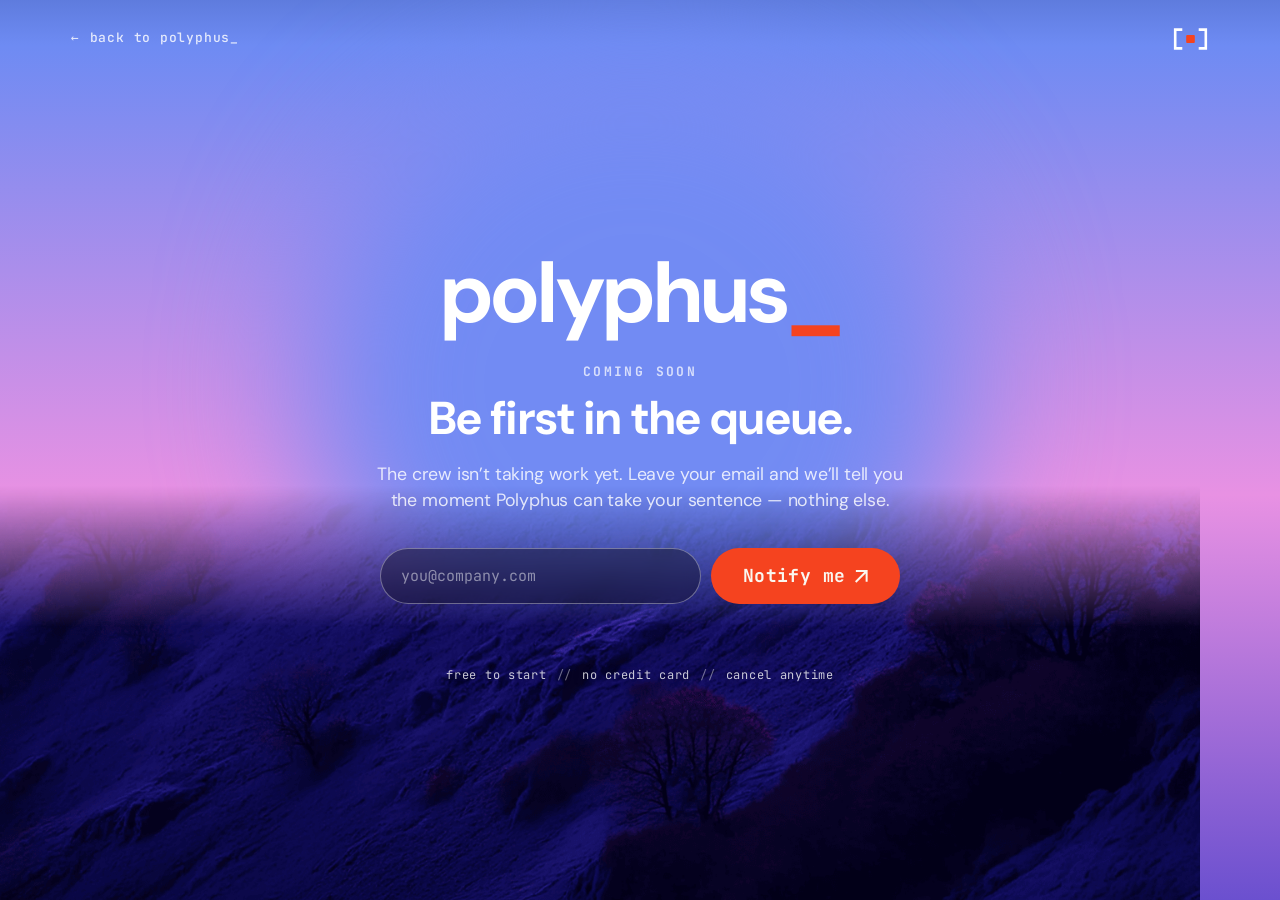
==== commit 04e7d2a7: "feat : ui secont fix has been done" ====
--- a/polyphus-ui/start.html
+++ b/polyphus-ui/start.html
@@ -29,7 +29,7 @@
 
   <header class="signup__top">
     <a class="signup__home" href="index.html"><span>&larr;</span> back to polyphus_</a>
-    <img class="logo-mark" src="assets/icons/logo-badge.svg" alt="Polyphus" width="36" height="36">
+    <img class="logo-mark" src="assets/icons/logo-mark.svg" alt="Polyphus" width="37" height="24">
   </header>
 
   <div class="signup__main">
--- a/polyphus-ui/css/components.css
+++ b/polyphus-ui/css/components.css
@@ -84,15 +84,13 @@
 
 
 /* --------------------------------------------------------------------------
-   The mark. Same construction as the favicon — dark rounded square, cream
-   brackets, orange block — so the tab icon and the nav read as one logo
-   rather than two unrelated drawings.
+   The mark: brackets around a block cursor, drawn straight onto whatever is
+   behind it. No plate — the sky is the background.
    -------------------------------------------------------------------------- */
 
 .logo-mark {
-  width: 36px;
-  height: 36px;
-  border-radius: 8px;
+  width: 37px;
+  height: 24px;
   transition: transform var(--dur-fast) var(--ease-out);
 }
 
